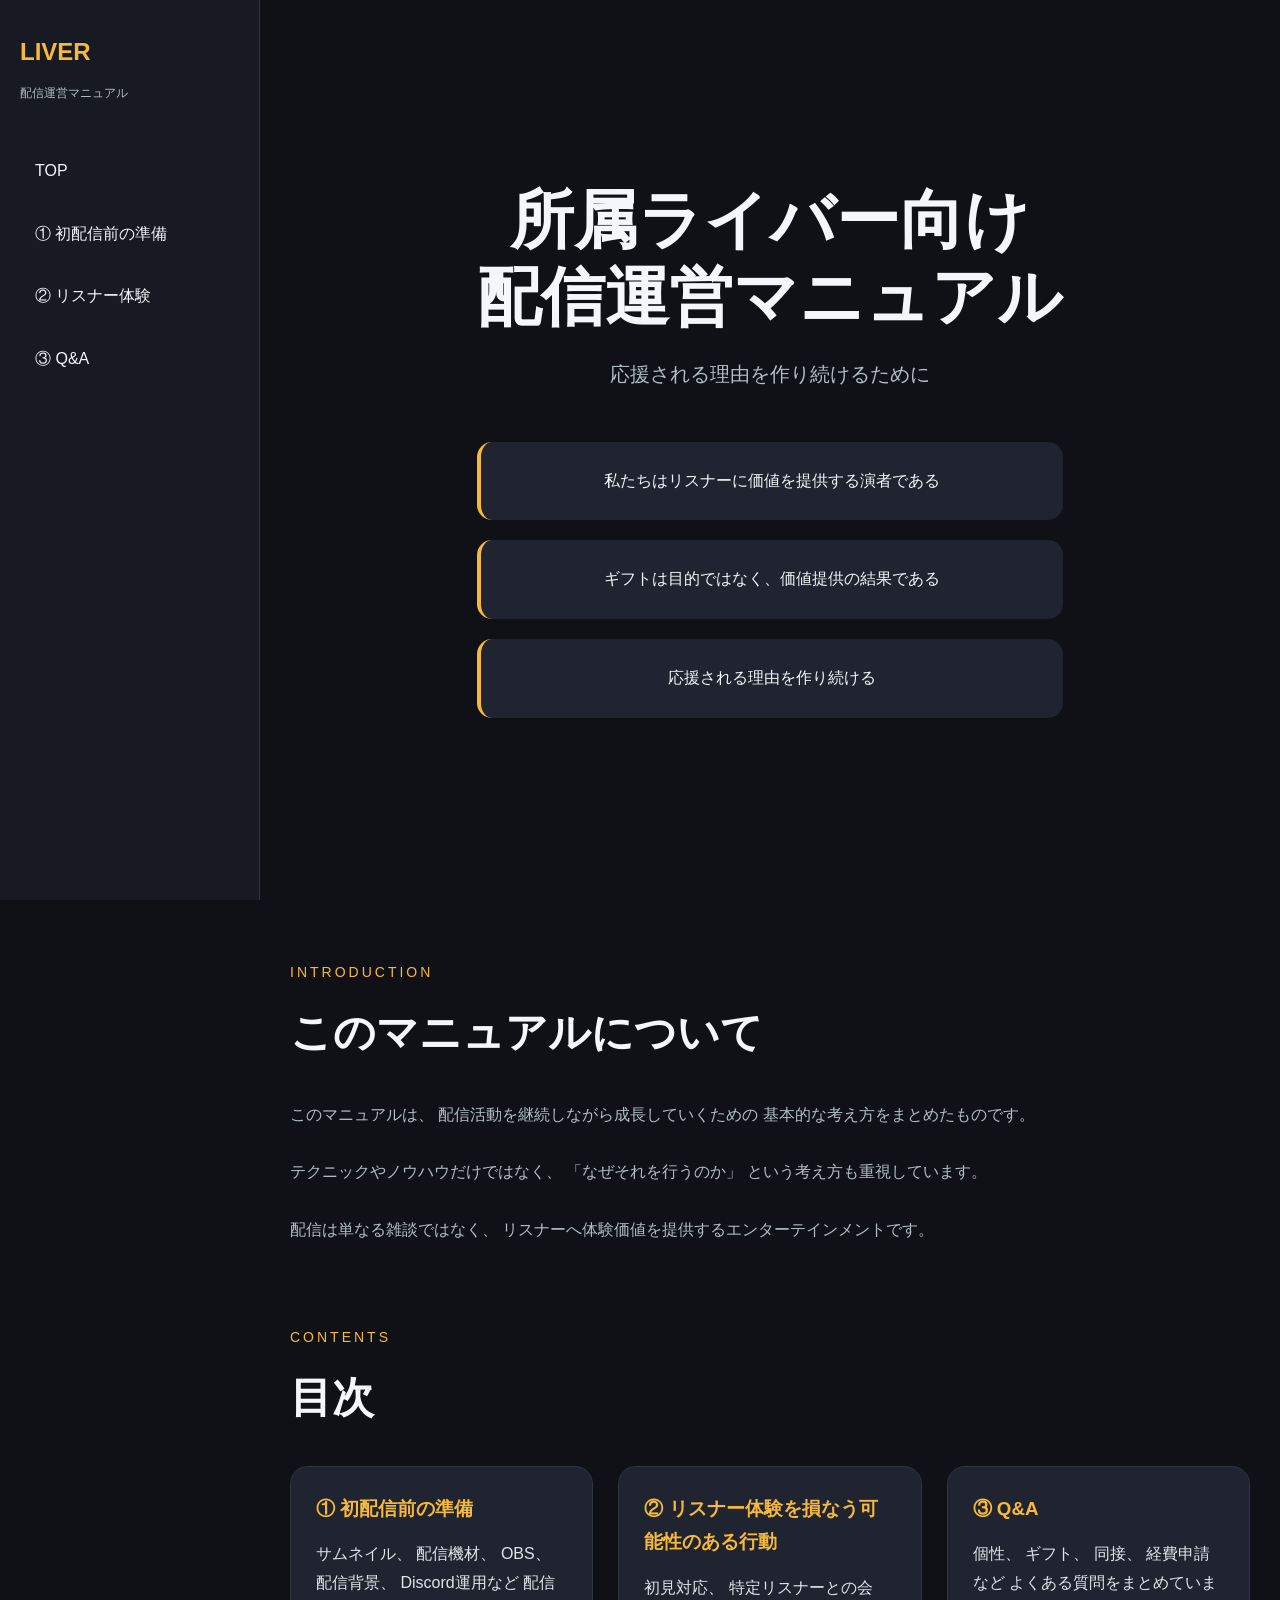
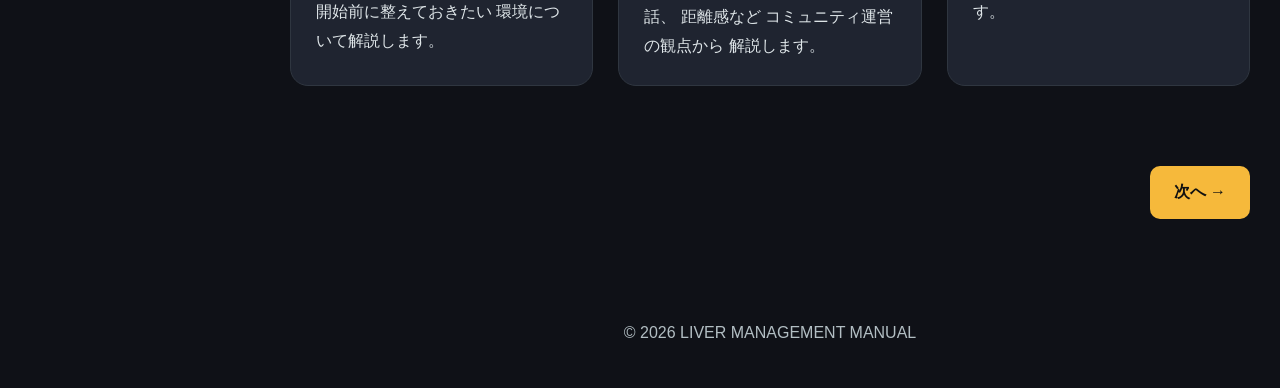
==== index.html @ cc1d3bf8 "Add files via upload" ====
<!DOCTYPE html>
<html lang="ja">
<head>
<meta charset="UTF-8">
<meta name="viewport" content="width=device-width, initial-scale=1.0">

<title>所属ライバー向け 配信運営マニュアル</title>

<link rel="stylesheet" href="css/style.css">

</head>

<body>

<!-- サイドバー -->

<aside class="sidebar">

    <div class="logo">
        LIVER
    </div>

    <div class="logo-sub">
        配信運営マニュアル
    </div>

    <nav class="nav">

        <a href="index.html">TOP</a>

        <a href="preparation.html">
            ① 初配信前の準備
        </a>

        <a href="listener-experience.html">
            ② リスナー体験
        </a>

        <a href="qa.html">
            ③ Q&A
        </a>

    </nav>

</aside>

<!-- メイン -->

<main class="main">

    <!-- ヒーロー -->

    <section class="hero">

        <div>

            <h1>
                所属ライバー向け<br>
                配信運営マニュアル
            </h1>

            <p>
                応援される理由を作り続けるために
            </p>

            <div class="philosophy">

                <div class="philosophy-card">
                    私たちはリスナーに価値を提供する演者である
                </div>

                <div class="philosophy-card">
                    ギフトは目的ではなく、価値提供の結果である
                </div>

                <div class="philosophy-card">
                    応援される理由を作り続ける
                </div>

            </div>

        </div>

    </section>

    <!-- 説明 -->

    <section class="container">

        <div class="section">

            <div class="section-number">
                INTRODUCTION
            </div>

            <h2 class="section-title">
                このマニュアルについて
            </h2>

            <p class="section-description">

                このマニュアルは、
                配信活動を継続しながら成長していくための
                基本的な考え方をまとめたものです。

                <br><br>

                テクニックやノウハウだけではなく、

                「なぜそれを行うのか」

                という考え方も重視しています。

                <br><br>

                配信は単なる雑談ではなく、
                リスナーへ体験価値を提供するエンターテインメントです。

            </p>

        </div>

        <!-- 目次 -->

        <div class="section">

            <div class="section-number">
                CONTENTS
            </div>

            <h2 class="section-title">
                目次
            </h2>

            <div class="card-grid">

                <div class="card">

                    <h3>
                        ① 初配信前の準備
                    </h3>

                    <p>

                        サムネイル、
                        配信機材、
                        OBS、
                        配信背景、
                        Discord運用など

                        配信開始前に整えておきたい
                        環境について解説します。

                    </p>

                </div>

                <div class="card">

                    <h3>
                        ② リスナー体験を損なう可能性のある行動
                    </h3>

                    <p>

                        初見対応、
                        特定リスナーとの会話、
                        距離感など

                        コミュニティ運営の観点から
                        解説します。

                    </p>

                </div>

                <div class="card">

                    <h3>
                        ③ Q&A
                    </h3>

                    <p>

                        個性、
                        ギフト、
                        同接、
                        経費申請など

                        よくある質問をまとめています。

                    </p>

                </div>

            </div>

        </div>

        <div class="button-group">

            <span></span>

            <a
                href="preparation.html"
                class="btn">

                次へ →

            </a>

        </div>

    </section>

    <footer class="footer">

        © 2026 LIVER MANAGEMENT MANUAL

    </footer>

</main>

</body>
</html>
---- css/style.css ----
/* ===================================
   LIVER MANUAL
   style.css
=================================== */

:root{
    --bg:#0f1117;
    --bg2:#171a22;
    --card:#1f2430;
    --accent:#f6b93b;
    --accent-dark:#d89f2f;
    --text:#f5f6fa;
    --sub:#b2bec3;
    --border:#2f3640;
    --success:#2ecc71;
}

*{
    margin:0;
    padding:0;
    box-sizing:border-box;
}

html{
    scroll-behavior:smooth;
}

body{
    background:var(--bg);
    color:var(--text);
    font-family:
    "Yu Gothic",
    "Hiragino Sans",
    sans-serif;
    line-height:1.8;
}

/* ======================
   ナビゲーション
====================== */

.sidebar{
    position:fixed;
    left:0;
    top:0;
    width:260px;
    height:100vh;
    background:var(--bg2);
    border-right:1px solid var(--border);
    padding:30px 20px;
    z-index:999;
}

.logo{
    font-size:24px;
    font-weight:bold;
    color:var(--accent);
    margin-bottom:10px;
}

.logo-sub{
    color:var(--sub);
    font-size:12px;
    margin-bottom:40px;
}

.nav{
    display:flex;
    flex-direction:column;
    gap:10px;
}

.nav a{
    text-decoration:none;
    color:var(--text);
    padding:12px 15px;
    border-radius:10px;
    transition:.2s;
}

.nav a:hover{
    background:var(--card);
    color:var(--accent);
}

/* ======================
   メイン
====================== */

.main{
    margin-left:260px;
    min-height:100vh;
}

.container{
    max-width:1100px;
    margin:auto;
    padding:60px 30px;
}

/* ======================
   ヒーロー
====================== */

.hero{
    min-height:100vh;
    display:flex;
    align-items:center;
    justify-content:center;
    text-align:center;
}

.hero h1{
    font-size:64px;
    line-height:1.2;
    margin-bottom:20px;
}

.hero p{
    color:var(--sub);
    font-size:20px;
}

.philosophy{
    margin-top:50px;
    display:grid;
    gap:20px;
}

.philosophy-card{
    background:var(--card);
    padding:25px;
    border-radius:15px;
    border-left:4px solid var(--accent);
}

/* ======================
   セクション
====================== */

.section{
    margin-bottom:80px;
}

.section-number{
    color:var(--accent);
    font-size:14px;
    letter-spacing:3px;
    text-transform:uppercase;
}

.section-title{
    font-size:42px;
    margin:10px 0 30px;
}

.section-description{
    color:var(--sub);
    margin-bottom:40px;
}

/* ======================
   カード
====================== */

.card-grid{
    display:grid;
    grid-template-columns:repeat(auto-fit,minmax(280px,1fr));
    gap:25px;
}

.card{
    background:var(--card);
    border:1px solid var(--border);
    border-radius:18px;
    padding:25px;
}

.card h3{
    color:var(--accent);
    margin-bottom:15px;
}

.card p{
    color:#dfe6e9;
}

/* ======================
   注意項目
====================== */

.warning-card{
    background:var(--card);
    border-left:5px solid var(--accent);
    padding:25px;
    border-radius:12px;
    margin-bottom:25px;
}

.warning-card h3{
    margin-bottom:15px;
    color:var(--accent);
}

.warning-card p{
    margin-bottom:12px;
}

/* ======================
   Q&A
====================== */

details{
    background:var(--card);
    border:1px solid var(--border);
    border-radius:15px;
    margin-bottom:15px;
    overflow:hidden;
}

summary{
    cursor:pointer;
    padding:20px;
    font-size:18px;
    font-weight:bold;
    list-style:none;
}

summary::-webkit-details-marker{
    display:none;
}

summary:hover{
    background:#262c3b;
}

.answer{
    padding:0 20px 20px;
    color:#dfe6e9;
}

/* ======================
   ボタン
====================== */

.button-group{
    margin-top:50px;
    display:flex;
    justify-content:space-between;
}

.btn{
    display:inline-block;
    text-decoration:none;
    color:#111;
    background:var(--accent);
    padding:12px 24px;
    border-radius:10px;
    font-weight:bold;
    transition:.2s;
}

.btn:hover{
    background:var(--accent-dark);
}

/* ======================
   フッター
====================== */

.footer{
    text-align:center;
    color:var(--sub);
    padding:40px 0;
}

/* ======================
   スマホ
====================== */

@media(max-width:900px){

    .sidebar{
        position:relative;
        width:100%;
        height:auto;
    }

    .main{
        margin-left:0;
    }

    .hero{
        min-height:auto;
        padding:80px 20px;
    }

    .hero h1{
        font-size:38px;
    }

    .section-title{
        font-size:30px;
    }

    .button-group{
        flex-direction:column;
        gap:15px;
    }

}
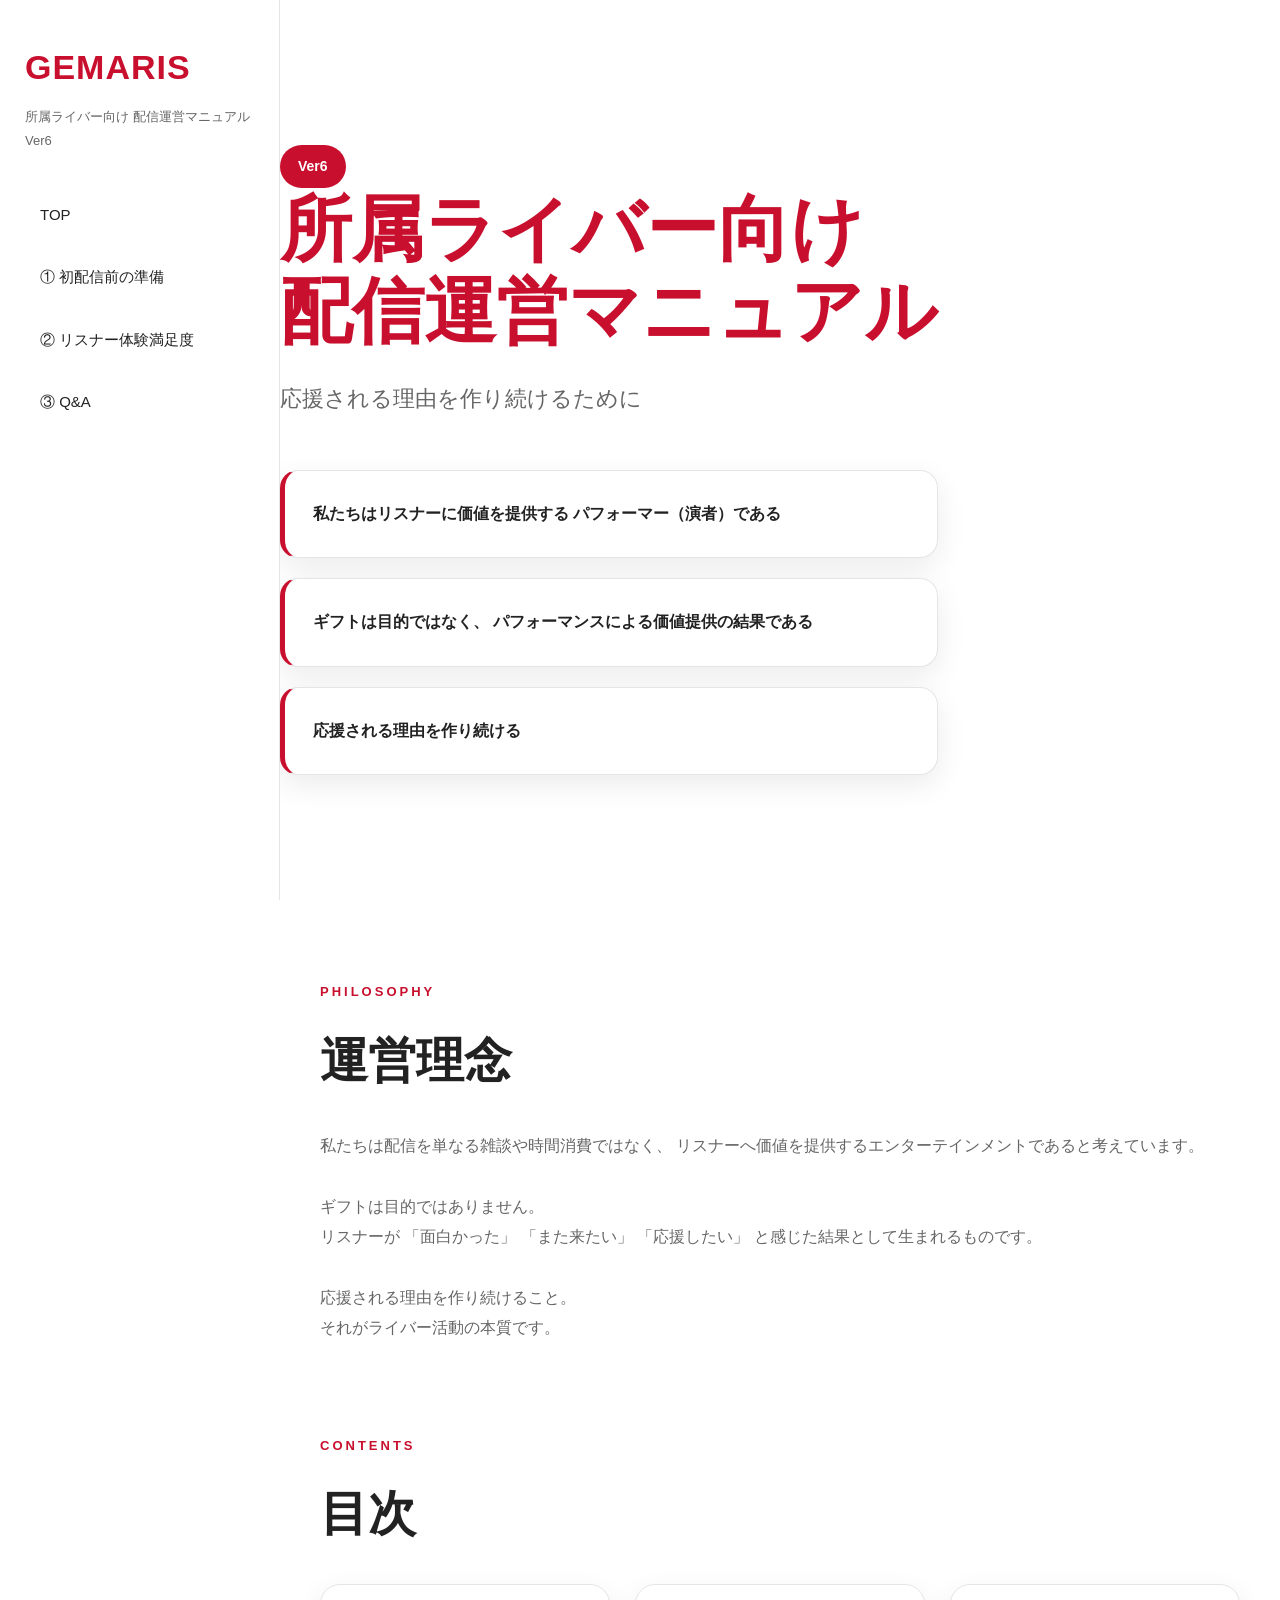
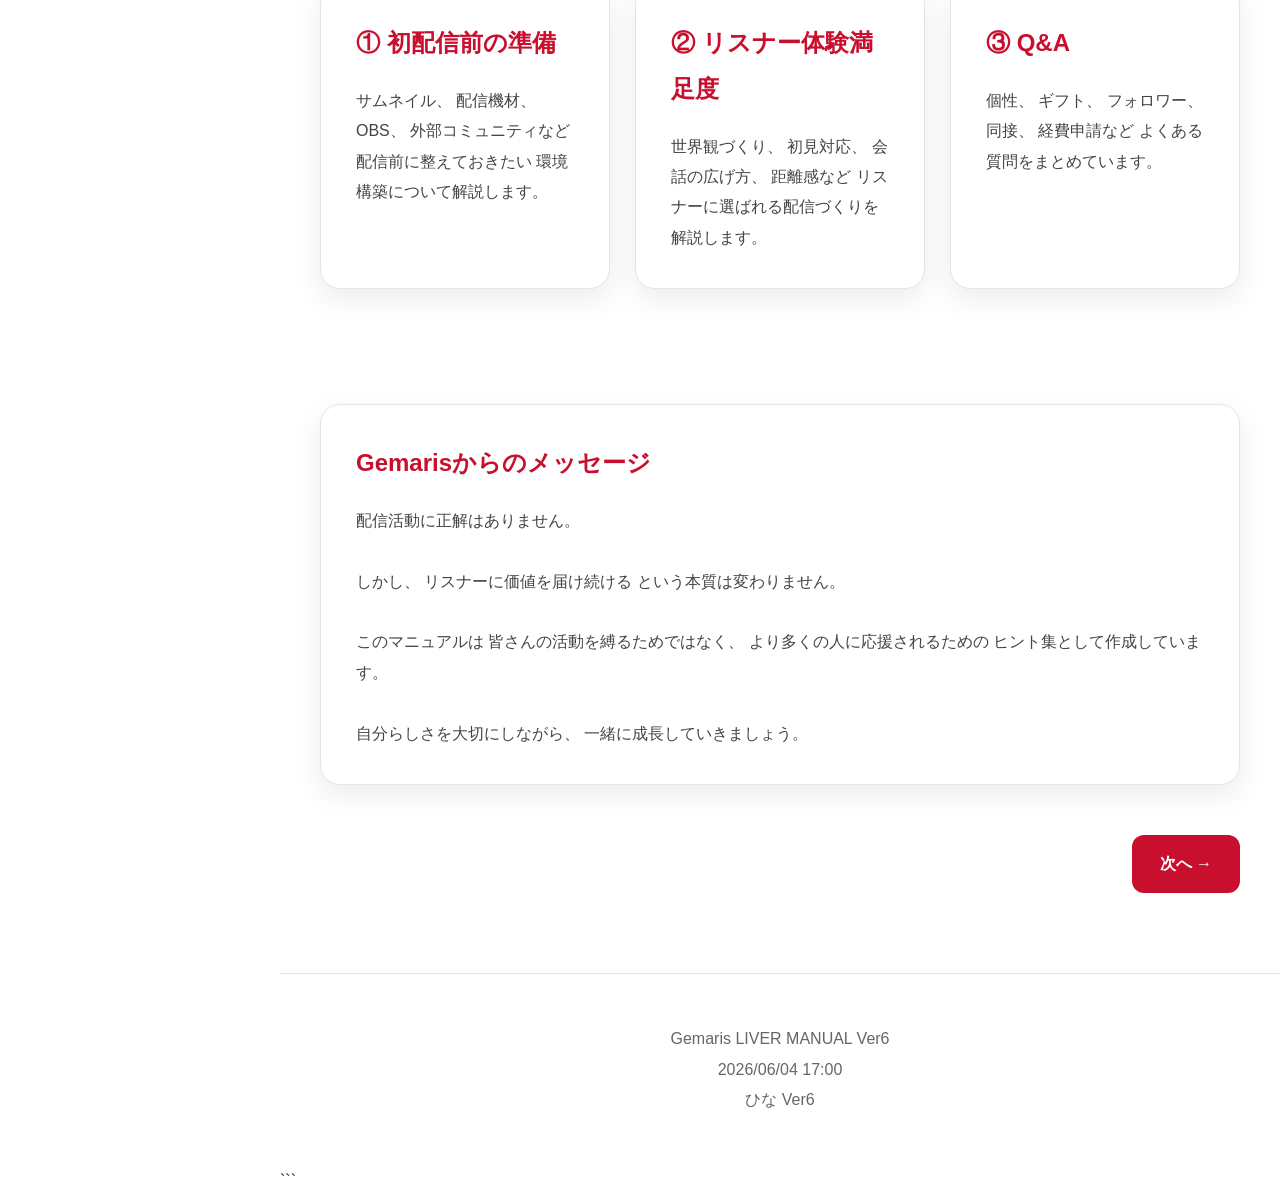
==== commit f96c1f10: "Update index.html" ====
--- a/index.html
+++ b/index.html
@@ -1,10 +1,11 @@
 <!DOCTYPE html>
+
 <html lang="ja">
 <head>
 <meta charset="UTF-8">
 <meta name="viewport" content="width=device-width, initial-scale=1.0">
 
-<title>所属ライバー向け 配信運営マニュアル</title>
+<title>Gemaris 所属ライバー向け 配信運営マニュアル Ver6</title>
 
 <link rel="stylesheet" href="css/style.css">
 
@@ -16,210 +17,281 @@
 
 <aside class="sidebar">
 
-    <div class="logo">
-        LIVER
-    </div>
-
-    <div class="logo-sub">
-        配信運営マニュアル
-    </div>
-
-    <nav class="nav">
-
-        <a href="index.html">TOP</a>
-
-        <a href="preparation.html">
-            ① 初配信前の準備
+<div class="logo">
+    GEMARIS
+</div>
+
+<div class="logo-sub">
+    所属ライバー向け 配信運営マニュアル Ver6
+</div>
+
+<nav class="nav">
+
+    <a href="index.html">
+        TOP
+    </a>
+
+    <a href="preparation.html">
+        ① 初配信前の準備
+    </a>
+
+    <a href="listener-experience.html">
+        ② リスナー体験満足度
+    </a>
+
+    <a href="qa.html">
+        ③ Q&A
+    </a>
+
+</nav>
+
+</aside>
+
+<!-- メイン -->
+
+<main class="main">
+
+<!-- ヒーロー -->
+
+<section class="hero">
+
+    <div>
+
+        <span class="version">
+            Ver6
+        </span>
+
+        <h1>
+            所属ライバー向け<br>
+            配信運営マニュアル
+        </h1>
+
+        <p>
+            応援される理由を作り続けるために
+        </p>
+
+        <div class="philosophy">
+
+            <div class="philosophy-card">
+
+                私たちはリスナーに価値を提供する
+                パフォーマー（演者）である
+
+            </div>
+
+            <div class="philosophy-card">
+
+                ギフトは目的ではなく、
+                パフォーマンスによる価値提供の結果である
+
+            </div>
+
+            <div class="philosophy-card">
+
+                応援される理由を作り続ける
+
+            </div>
+
+        </div>
+
+    </div>
+
+</section>
+
+<!-- 本文 -->
+
+<section class="container">
+
+    <!-- 運営理念 -->
+
+    <div class="section">
+
+        <div class="section-number">
+            PHILOSOPHY
+        </div>
+
+        <h2 class="section-title">
+            運営理念
+        </h2>
+
+        <p class="section-description">
+
+            私たちは配信を単なる雑談や時間消費ではなく、
+            リスナーへ価値を提供するエンターテインメントであると考えています。
+
+            <br><br>
+
+            ギフトは目的ではありません。
+
+            <br>
+
+            リスナーが
+
+            「面白かった」
+            「また来たい」
+            「応援したい」
+
+            と感じた結果として生まれるものです。
+
+            <br><br>
+
+            応援される理由を作り続けること。
+
+            <br>
+
+            それがライバー活動の本質です。
+
+        </p>
+
+    </div>
+
+    <!-- 目次 -->
+
+    <div class="section">
+
+        <div class="section-number">
+            CONTENTS
+        </div>
+
+        <h2 class="section-title">
+            目次
+        </h2>
+
+        <div class="card-grid">
+
+            <div class="card">
+
+                <h3>
+                    ① 初配信前の準備
+                </h3>
+
+                <p>
+
+                    サムネイル、
+                    配信機材、
+                    OBS、
+                    外部コミュニティなど
+
+                    配信前に整えておきたい
+                    環境構築について解説します。
+
+                </p>
+
+            </div>
+
+            <div class="card">
+
+                <h3>
+                    ② リスナー体験満足度
+                </h3>
+
+                <p>
+
+                    世界観づくり、
+                    初見対応、
+                    会話の広げ方、
+                    距離感など
+
+                    リスナーに選ばれる配信づくりを
+                    解説します。
+
+                </p>
+
+            </div>
+
+            <div class="card">
+
+                <h3>
+                    ③ Q&A
+                </h3>
+
+                <p>
+
+                    個性、
+                    ギフト、
+                    フォロワー、
+                    同接、
+                    経費申請など
+
+                    よくある質問をまとめています。
+
+                </p>
+
+            </div>
+
+        </div>
+
+    </div>
+
+    <!-- メッセージ -->
+
+    <div class="card">
+
+        <h3>
+            Gemarisからのメッセージ
+        </h3>
+
+        <p>
+
+            配信活動に正解はありません。
+
+            <br><br>
+
+            しかし、
+
+            リスナーに価値を届け続ける
+
+            という本質は変わりません。
+
+            <br><br>
+
+            このマニュアルは
+            皆さんの活動を縛るためではなく、
+
+            より多くの人に応援されるための
+            ヒント集として作成しています。
+
+            <br><br>
+
+            自分らしさを大切にしながら、
+            一緒に成長していきましょう。
+
+        </p>
+
+    </div>
+
+    <div class="button-group">
+
+        <span></span>
+
+        <a
+            href="preparation.html"
+            class="btn">
+
+            次へ →
+
         </a>
 
-        <a href="listener-experience.html">
-            ② リスナー体験
-        </a>
-
-        <a href="qa.html">
-            ③ Q&A
-        </a>
-
-    </nav>
-
-</aside>
-
-<!-- メイン -->
-
-<main class="main">
-
-    <!-- ヒーロー -->
-
-    <section class="hero">
-
-        <div>
-
-            <h1>
-                所属ライバー向け<br>
-                配信運営マニュアル
-            </h1>
-
-            <p>
-                応援される理由を作り続けるために
-            </p>
-
-            <div class="philosophy">
-
-                <div class="philosophy-card">
-                    私たちはリスナーに価値を提供する演者である
-                </div>
-
-                <div class="philosophy-card">
-                    ギフトは目的ではなく、価値提供の結果である
-                </div>
-
-                <div class="philosophy-card">
-                    応援される理由を作り続ける
-                </div>
-
-            </div>
-
-        </div>
-
-    </section>
-
-    <!-- 説明 -->
-
-    <section class="container">
-
-        <div class="section">
-
-            <div class="section-number">
-                INTRODUCTION
-            </div>
-
-            <h2 class="section-title">
-                このマニュアルについて
-            </h2>
-
-            <p class="section-description">
-
-                このマニュアルは、
-                配信活動を継続しながら成長していくための
-                基本的な考え方をまとめたものです。
-
-                <br><br>
-
-                テクニックやノウハウだけではなく、
-
-                「なぜそれを行うのか」
-
-                という考え方も重視しています。
-
-                <br><br>
-
-                配信は単なる雑談ではなく、
-                リスナーへ体験価値を提供するエンターテインメントです。
-
-            </p>
-
-        </div>
-
-        <!-- 目次 -->
-
-        <div class="section">
-
-            <div class="section-number">
-                CONTENTS
-            </div>
-
-            <h2 class="section-title">
-                目次
-            </h2>
-
-            <div class="card-grid">
-
-                <div class="card">
-
-                    <h3>
-                        ① 初配信前の準備
-                    </h3>
-
-                    <p>
-
-                        サムネイル、
-                        配信機材、
-                        OBS、
-                        配信背景、
-                        Discord運用など
-
-                        配信開始前に整えておきたい
-                        環境について解説します。
-
-                    </p>
-
-                </div>
-
-                <div class="card">
-
-                    <h3>
-                        ② リスナー体験を損なう可能性のある行動
-                    </h3>
-
-                    <p>
-
-                        初見対応、
-                        特定リスナーとの会話、
-                        距離感など
-
-                        コミュニティ運営の観点から
-                        解説します。
-
-                    </p>
-
-                </div>
-
-                <div class="card">
-
-                    <h3>
-                        ③ Q&A
-                    </h3>
-
-                    <p>
-
-                        個性、
-                        ギフト、
-                        同接、
-                        経費申請など
-
-                        よくある質問をまとめています。
-
-                    </p>
-
-                </div>
-
-            </div>
-
-        </div>
-
-        <div class="button-group">
-
-            <span></span>
-
-            <a
-                href="preparation.html"
-                class="btn">
-
-                次へ →
-
-            </a>
-
-        </div>
-
-    </section>
-
-    <footer class="footer">
-
-        © 2026 LIVER MANAGEMENT MANUAL
-
-    </footer>
+    </div>
+
+</section>
+
+<footer class="footer">
+
+    Gemaris LIVER MANUAL Ver6
+
+    <br>
+
+    2026/06/04 17:00
+
+    <br>
+
+    ひな Ver6
+
+</footer>
+```
 
 </main>
 
 </body>
-</html>+</html>
--- a/css/style.css
+++ b/css/style.css
@@ -1,18 +1,22 @@
 /* ===================================
-   LIVER MANUAL
-   style.css
+GEMARIS LIVER MANUAL Ver6
+style.css
 =================================== */
 
 :root{
-    --bg:#0f1117;
-    --bg2:#171a22;
-    --card:#1f2430;
-    --accent:#f6b93b;
-    --accent-dark:#d89f2f;
-    --text:#f5f6fa;
-    --sub:#b2bec3;
-    --border:#2f3640;
-    --success:#2ecc71;
+    --bg:#ffffff;
+    --bg2:#fafafa;
+    --card:#ffffff;
+
+    --accent:#c8102e;
+    --accent-dark:#9f0d25;
+
+    --text:#222222;
+    --sub:#666666;
+
+    --border:#e5e5e5;
+
+    --shadow:0 10px 30px rgba(0,0,0,.08);
 }
 
 *{
@@ -29,39 +33,45 @@
     background:var(--bg);
     color:var(--text);
     font-family:
-    "Yu Gothic",
-    "Hiragino Sans",
-    sans-serif;
-    line-height:1.8;
-}
-
-/* ======================
-   ナビゲーション
+        "Yu Gothic",
+        "Hiragino Sans",
+        sans-serif;
+    line-height:1.9;
+}
+
+/* ======================
+Sidebar
 ====================== */
 
 .sidebar{
     position:fixed;
+    top:0;
     left:0;
-    top:0;
-    width:260px;
+
+    width:280px;
     height:100vh;
-    background:var(--bg2);
+
+    background:#ffffff;
     border-right:1px solid var(--border);
-    padding:30px 20px;
+
+    padding:35px 25px;
+
+    overflow-y:auto;
     z-index:999;
 }
 
 .logo{
-    font-size:24px;
-    font-weight:bold;
-    color:var(--accent);
-    margin-bottom:10px;
+    font-size:34px;
+    font-weight:800;
+    color:var(--accent);
+    letter-spacing:1px;
 }
 
 .logo-sub{
+    font-size:13px;
     color:var(--sub);
-    font-size:12px;
-    margin-bottom:40px;
+    margin-top:5px;
+    margin-bottom:35px;
 }
 
 .nav{
@@ -74,51 +84,62 @@
     text-decoration:none;
     color:var(--text);
     padding:12px 15px;
-    border-radius:10px;
+    border-radius:12px;
     transition:.2s;
+    font-size:15px;
 }
 
 .nav a:hover{
-    background:var(--card);
-    color:var(--accent);
-}
-
-/* ======================
-   メイン
+    background:#fff2f4;
+    color:var(--accent);
+}
+
+/* ======================
+Main
 ====================== */
 
 .main{
-    margin-left:260px;
+    margin-left:280px;
     min-height:100vh;
 }
 
 .container{
-    max-width:1100px;
+    max-width:1200px;
     margin:auto;
-    padding:60px 30px;
-}
-
-/* ======================
-   ヒーロー
+    padding:80px 40px;
+}
+
+/* ======================
+Hero
 ====================== */
 
 .hero{
     min-height:100vh;
     display:flex;
     align-items:center;
-    justify-content:center;
-    text-align:center;
 }
 
 .hero h1{
-    font-size:64px;
-    line-height:1.2;
-    margin-bottom:20px;
+    font-size:72px;
+    line-height:1.15;
+    margin-bottom:25px;
+    color:var(--accent);
 }
 
 .hero p{
     color:var(--sub);
-    font-size:20px;
+    font-size:22px;
+}
+
+.version{
+    display:inline-block;
+    margin-top:20px;
+    background:var(--accent);
+    color:#fff;
+    padding:8px 18px;
+    border-radius:999px;
+    font-size:14px;
+    font-weight:bold;
 }
 
 .philosophy{
@@ -129,38 +150,41 @@
 
 .philosophy-card{
     background:var(--card);
-    padding:25px;
-    border-radius:15px;
-    border-left:4px solid var(--accent);
-}
-
-/* ======================
-   セクション
+    border:1px solid var(--border);
+    border-left:5px solid var(--accent);
+    border-radius:18px;
+    padding:28px;
+    box-shadow:var(--shadow);
+    font-weight:600;
+}
+
+/* ======================
+Sections
 ====================== */
 
 .section{
-    margin-bottom:80px;
+    margin-bottom:90px;
 }
 
 .section-number{
     color:var(--accent);
-    font-size:14px;
     letter-spacing:3px;
-    text-transform:uppercase;
+    font-size:13px;
+    font-weight:bold;
 }
 
 .section-title{
-    font-size:42px;
-    margin:10px 0 30px;
+    margin:10px 0 25px;
+    font-size:48px;
 }
 
 .section-description{
     color:var(--sub);
-    margin-bottom:40px;
-}
-
-/* ======================
-   カード
+    max-width:900px;
+}
+
+/* ======================
+Cards
 ====================== */
 
 .card-grid{
@@ -172,57 +196,61 @@
 .card{
     background:var(--card);
     border:1px solid var(--border);
+    border-radius:20px;
+    padding:35px;
+    margin-bottom:25px;
+    box-shadow:var(--shadow);
+}
+
+.card h3{
+    color:var(--accent);
+    margin-bottom:20px;
+    font-size:24px;
+}
+
+.card p{
+    color:#444;
+}
+
+/* ======================
+Warning
+====================== */
+
+.warning-card{
+    margin-top:20px;
+    background:#fff7f8;
+    border-left:5px solid var(--accent);
+    border-radius:15px;
+    padding:25px;
+}
+
+.warning-card h3{
+    color:var(--accent);
+    margin-bottom:15px;
+}
+
+.warning-card p{
+    margin-bottom:10px;
+}
+
+/* ======================
+Q&A
+====================== */
+
+details{
+    background:#fff;
+    border:1px solid var(--border);
     border-radius:18px;
-    padding:25px;
-}
-
-.card h3{
-    color:var(--accent);
-    margin-bottom:15px;
-}
-
-.card p{
-    color:#dfe6e9;
-}
-
-/* ======================
-   注意項目
-====================== */
-
-.warning-card{
-    background:var(--card);
-    border-left:5px solid var(--accent);
-    padding:25px;
-    border-radius:12px;
-    margin-bottom:25px;
-}
-
-.warning-card h3{
-    margin-bottom:15px;
-    color:var(--accent);
-}
-
-.warning-card p{
-    margin-bottom:12px;
-}
-
-/* ======================
-   Q&A
-====================== */
-
-details{
-    background:var(--card);
-    border:1px solid var(--border);
-    border-radius:15px;
-    margin-bottom:15px;
+    margin-bottom:18px;
     overflow:hidden;
+    box-shadow:var(--shadow);
 }
 
 summary{
     cursor:pointer;
-    padding:20px;
+    padding:22px;
     font-size:18px;
-    font-weight:bold;
+    font-weight:700;
     list-style:none;
 }
 
@@ -231,31 +259,31 @@
 }
 
 summary:hover{
-    background:#262c3b;
+    background:#fff6f7;
 }
 
 .answer{
-    padding:0 20px 20px;
-    color:#dfe6e9;
-}
-
-/* ======================
-   ボタン
+    padding:0 22px 22px;
+}
+
+/* ======================
+Buttons
 ====================== */
 
 .button-group{
-    margin-top:50px;
     display:flex;
     justify-content:space-between;
+    gap:20px;
+    margin-top:50px;
 }
 
 .btn{
     display:inline-block;
     text-decoration:none;
-    color:#111;
     background:var(--accent);
-    padding:12px 24px;
-    border-radius:10px;
+    color:#fff;
+    padding:14px 28px;
+    border-radius:12px;
     font-weight:bold;
     transition:.2s;
 }
@@ -265,17 +293,18 @@
 }
 
 /* ======================
-   フッター
+Footer
 ====================== */
 
 .footer{
     text-align:center;
+    padding:50px 20px;
     color:var(--sub);
-    padding:40px 0;
-}
-
-/* ======================
-   スマホ
+    border-top:1px solid var(--border);
+}
+
+/* ======================
+Mobile
 ====================== */
 
 @media(max-width:900px){
@@ -292,20 +321,22 @@
 
     .hero{
         min-height:auto;
-        padding:80px 20px;
+        padding:80px 0;
     }
 
     .hero h1{
-        font-size:38px;
+        font-size:42px;
     }
 
     .section-title{
-        font-size:30px;
+        font-size:34px;
+    }
+
+    .container{
+        padding:40px 20px;
     }
 
     .button-group{
         flex-direction:column;
-        gap:15px;
-    }
-
-}
+    }
+}
